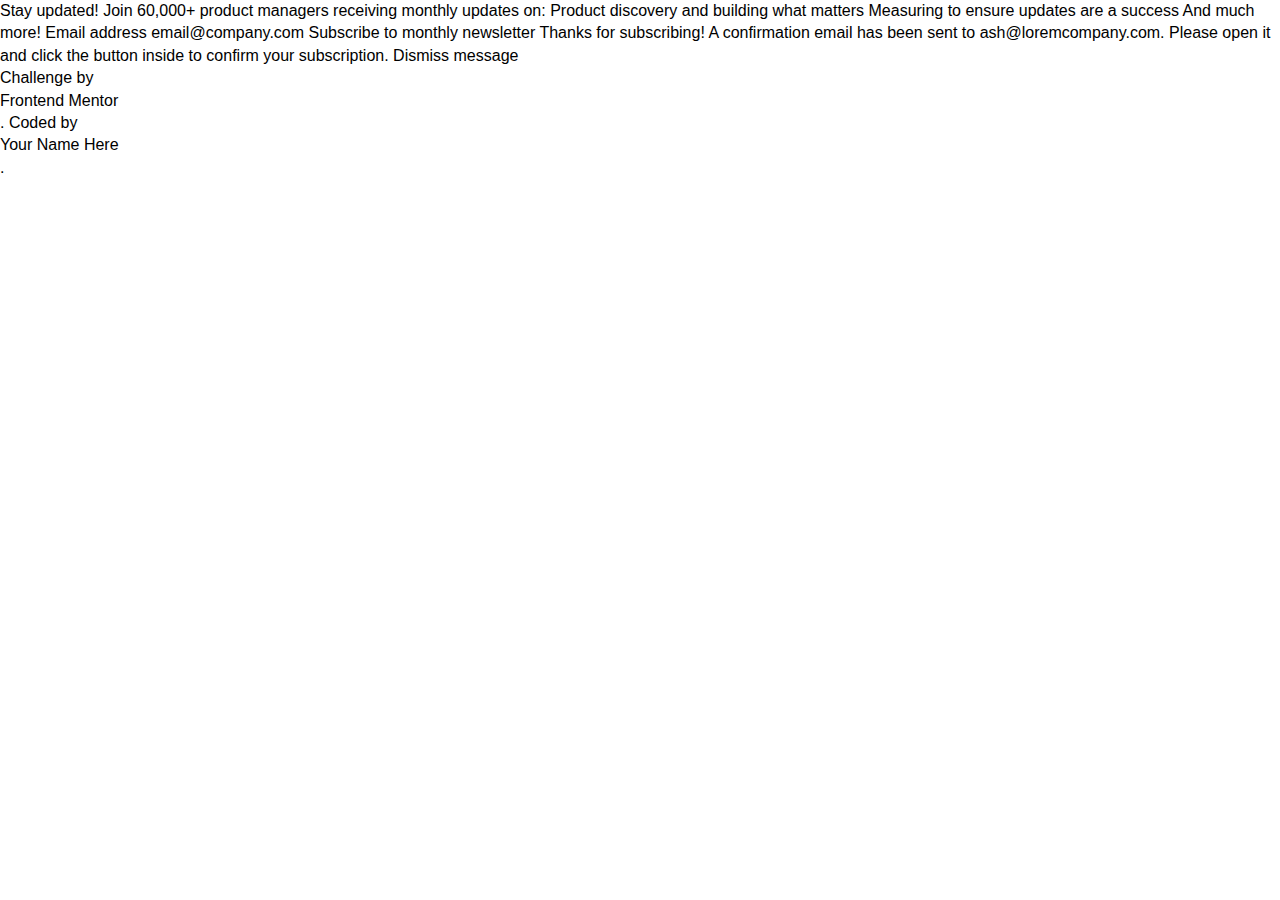
==== index.html @ 29f2b838 "Initial CSS Setup" ====
<!DOCTYPE html>
<html lang="en">
  <head>
    <meta charset="UTF-8" />
    <meta name="viewport" content="width=device-width, initial-scale=1.0" />
    <!-- displays site properly based on user's device -->

    <link
      rel="icon"
      type="image/png"
      sizes="32x32"
      href="./assets/images/favicon-32x32.png"
    />

    <title>
      Frontend Mentor | Newsletter sign-up form with success message
    </title>

    <link rel="stylesheet" href="./reset.css" />
    <link rel="stylesheet" href="./styles.css" />
  </head>
  <body>
    <!-- Sign-up form start -->

    Stay updated! Join 60,000+ product managers receiving monthly updates on:
    Product discovery and building what matters Measuring to ensure updates are
    a success And much more! Email address email@company.com Subscribe to
    monthly newsletter

    <!-- Sign-up form end -->

    <!-- Success message start -->

    Thanks for subscribing! A confirmation email has been sent to
    ash@loremcompany.com. Please open it and click the button inside to confirm
    your subscription. Dismiss message

    <!-- Success message end -->

    <div class="attribution">
      Challenge by
      <a href="https://www.frontendmentor.io?ref=challenge" target="_blank"
        >Frontend Mentor</a
      >. Coded by <a href="#">Your Name Here</a>.
    </div>
  </body>
</html>
---- styles.css ----
@font-face {
  font-family: Roboto;
  src: url("./assets/fonts/Roboto-Regular.ttf");
}

@font-face {
  font-family: Roboto-bold;
  src: url("./assets/fonts/Roboto-Bold.ttf");
}

:root {
  --tipo-principal: Helvetica, Arial, sans-serif;
  --tipo-secundaria: Verdana;
}
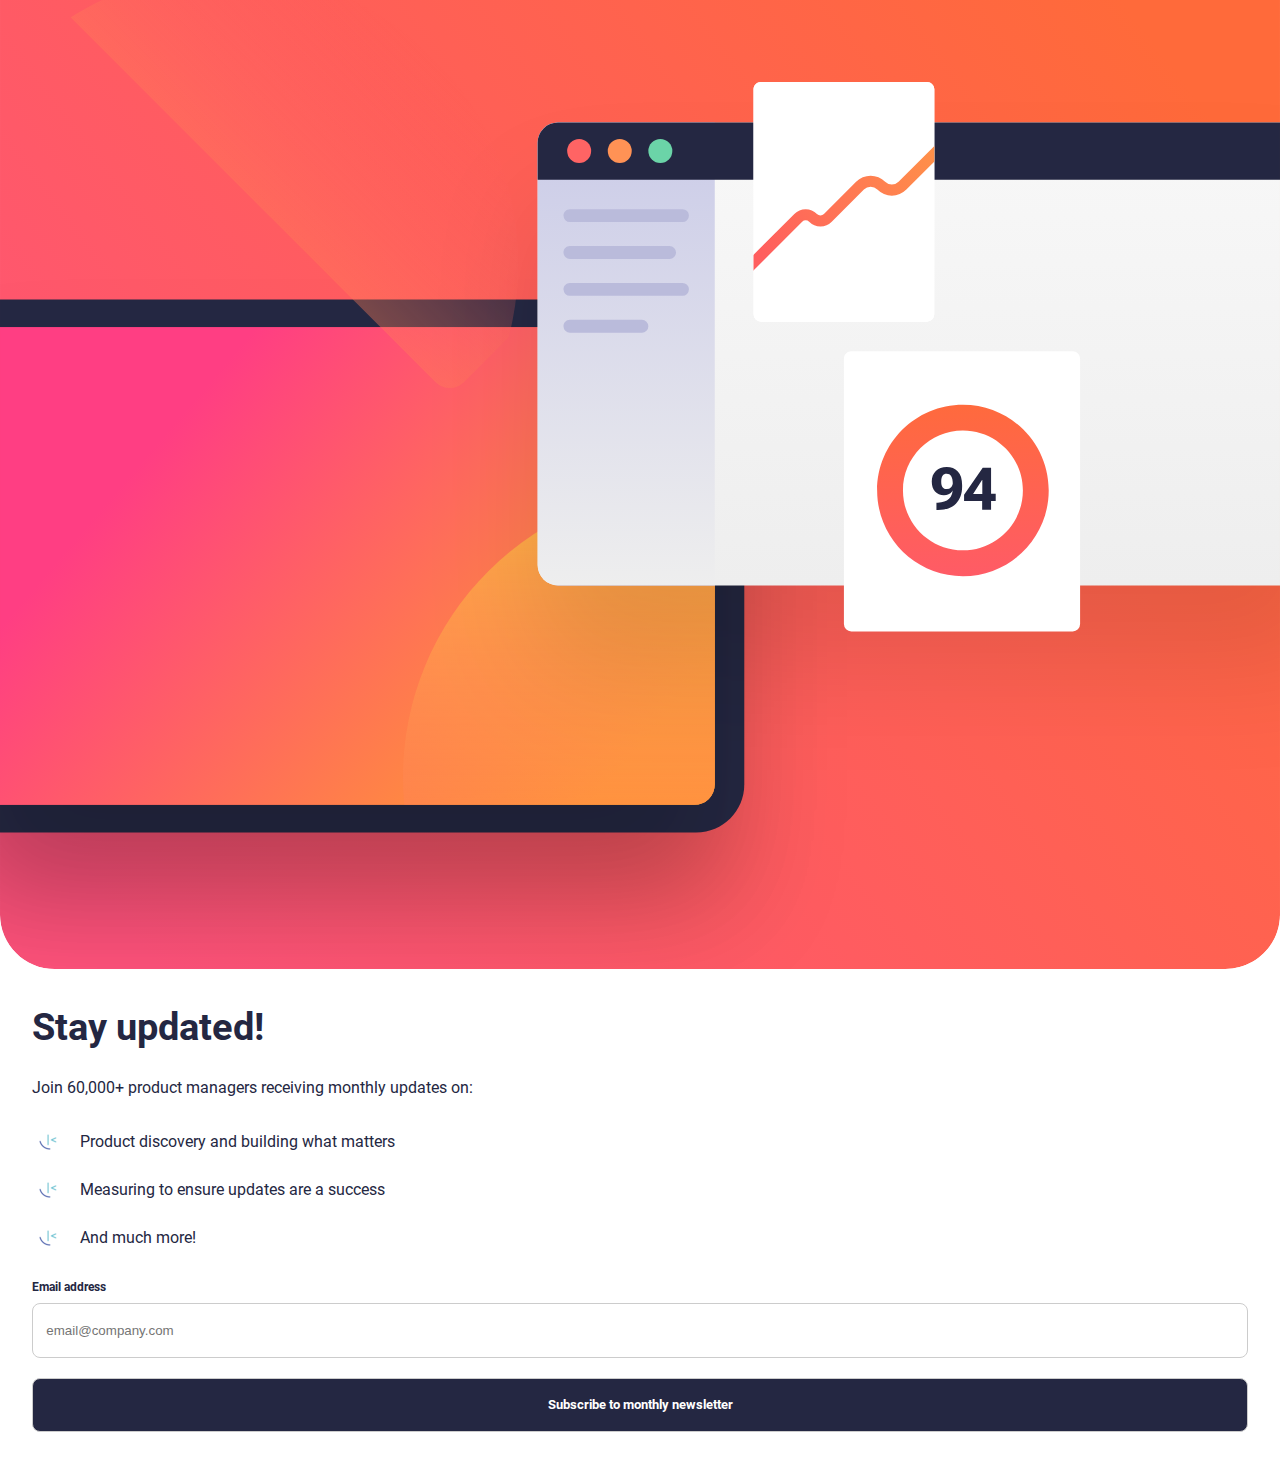
==== commit b190bca8: "Remove Reset Css and Mobile Design Done" ====
--- a/index.html
+++ b/index.html
@@ -20,28 +20,48 @@
     <link rel="stylesheet" href="./styles.css" />
   </head>
   <body>
-    <!-- Sign-up form start -->
+    <div class="container">
+      <header class="hero">
+        <img src="/assets/images/illustration-sign-up-mobile.svg" alt="" />
+      </header>
 
-    Stay updated! Join 60,000+ product managers receiving monthly updates on:
-    Product discovery and building what matters Measuring to ensure updates are
-    a success And much more! Email address email@company.com Subscribe to
-    monthly newsletter
+      <main class="info">
+        <h1 class="info__title">Stay updated!</h1>
 
-    <!-- Sign-up form end -->
+        <p class="info__description">
+          Join 60,000+ product managers receiving monthly updates on:
+        </p>
 
-    <!-- Success message start -->
+        <ul class="info__list">
+          <li class="list__item">
+            <span></span> Product discovery and building what matters
+          </li>
+          <li class="list__item">
+            <span></span> Measuring to ensure updates are a success
+          </li>
+          <li class="list__item"><span></span> And much more!</li>
+        </ul>
 
-    Thanks for subscribing! A confirmation email has been sent to
-    ash@loremcompany.com. Please open it and click the button inside to confirm
-    your subscription. Dismiss message
-
-    <!-- Success message end -->
-
-    <div class="attribution">
-      Challenge by
-      <a href="https://www.frontendmentor.io?ref=challenge" target="_blank"
-        >Frontend Mentor</a
-      >. Coded by <a href="#">Your Name Here</a>.
+        <form action="#" class="info__form">
+          <label for="email">Email address</label>
+          <input
+            type="email"
+            name="email"
+            id="email"
+            placeholder="email@company.com"
+          />
+          <input
+            class="cta"
+            type="submit"
+            value="Subscribe to monthly newsletter"
+          />
+        </form>
+      </main>
     </div>
   </body>
 </html>
+<!-- Success message start -->
+
+<!-- Thanks for subscribing! A confirmation email has been sent to
+ash@loremcompany.com. Please open it and click the button inside to confirm
+your subscription. Dismiss message -->
--- a/styles.css
+++ b/styles.css
@@ -1,14 +1,127 @@
 @font-face {
-  font-family: Roboto;
+  font-family: "Roboto";
   src: url("./assets/fonts/Roboto-Regular.ttf");
 }
 
 @font-face {
-  font-family: Roboto-bold;
+  font-family: "Roboto-bold";
   src: url("./assets/fonts/Roboto-Bold.ttf");
 }
 
 :root {
-  --tipo-principal: Helvetica, Arial, sans-serif;
-  --tipo-secundaria: Verdana;
+  --tipo-principal: "Roboto", Helvetica, Arial, sans-serif;
+  --tipo-secundaria: "Roboto-bold", Verdana;
+  --tomato: hsl(4, 100%, 67%);
+  --dark-slate-grey: hsl(234, 29%, 20%);
+  --charcoal-grey: hsl(235, 18%, 26%);
+  --grey: hsl(231, 7%, 60%);
+  --white: hsl(0, 0%, 100%);
 }
+
+* {
+  margin: 0;
+  padding: 0;
+  border: 0;
+  box-sizing: border-box;
+}
+
+img {
+  min-width: 100%;
+}
+
+html {
+  color: var(--dark-slate-grey);
+  font-size: 62.5%;
+}
+
+body {
+  font-size: 1.6rem;
+  font-family: var(--tipo-principal);
+}
+
+.container {
+  max-width: 507px;
+  margin: 0 auto;
+}
+
+.hero {
+  margin-bottom: 2em;
+}
+
+.info {
+  padding: 0 2em;
+  display: flex;
+  flex-direction: column;
+  gap: 1.6em;
+}
+
+.info__title {
+  font-family: "Roboto-bold";
+  font-size: 3.8rem;
+}
+
+.info__description {
+  line-height: 1.6;
+}
+
+.info__list {
+  display: flex;
+  flex-direction: column;
+  gap: 1em;
+  list-style: none;
+}
+
+.list__item {
+  display: flex;
+  align-items: center;
+  line-height: 1.6;
+}
+
+.list__item > span {
+  align-self: flex-start;
+  display: inline-block;
+  width: 32px;
+  height: 32px;
+  background: url("/assets/images/favicon-32x32.png");
+  margin-right: 1em;
+}
+
+.info__form {
+  margin-bottom: 2em;
+}
+
+label,
+input {
+  display: block;
+}
+
+.info__form label {
+  margin-bottom: 0.8em;
+  font-family: var(--tipo-secundaria);
+  font-size: 1.2rem;
+}
+
+.info__form input {
+  width: 100%;
+  margin-bottom: 2rem;
+  padding: 1.4em 1em;
+  border: 1px solid #ccc;
+  border-radius: 8px;
+}
+
+.info__form input:first-child::placeholder {
+  content: "";
+  color: var(--grey);
+}
+
+.info__form .cta {
+  font-family: var(--tipo-secundaria);
+  background-color: var(--dark-slate-grey);
+  color: var(--white);
+}
+
+@media (min-width: 768px) {
+  .container {
+    max-width: unset;
+  }
+}
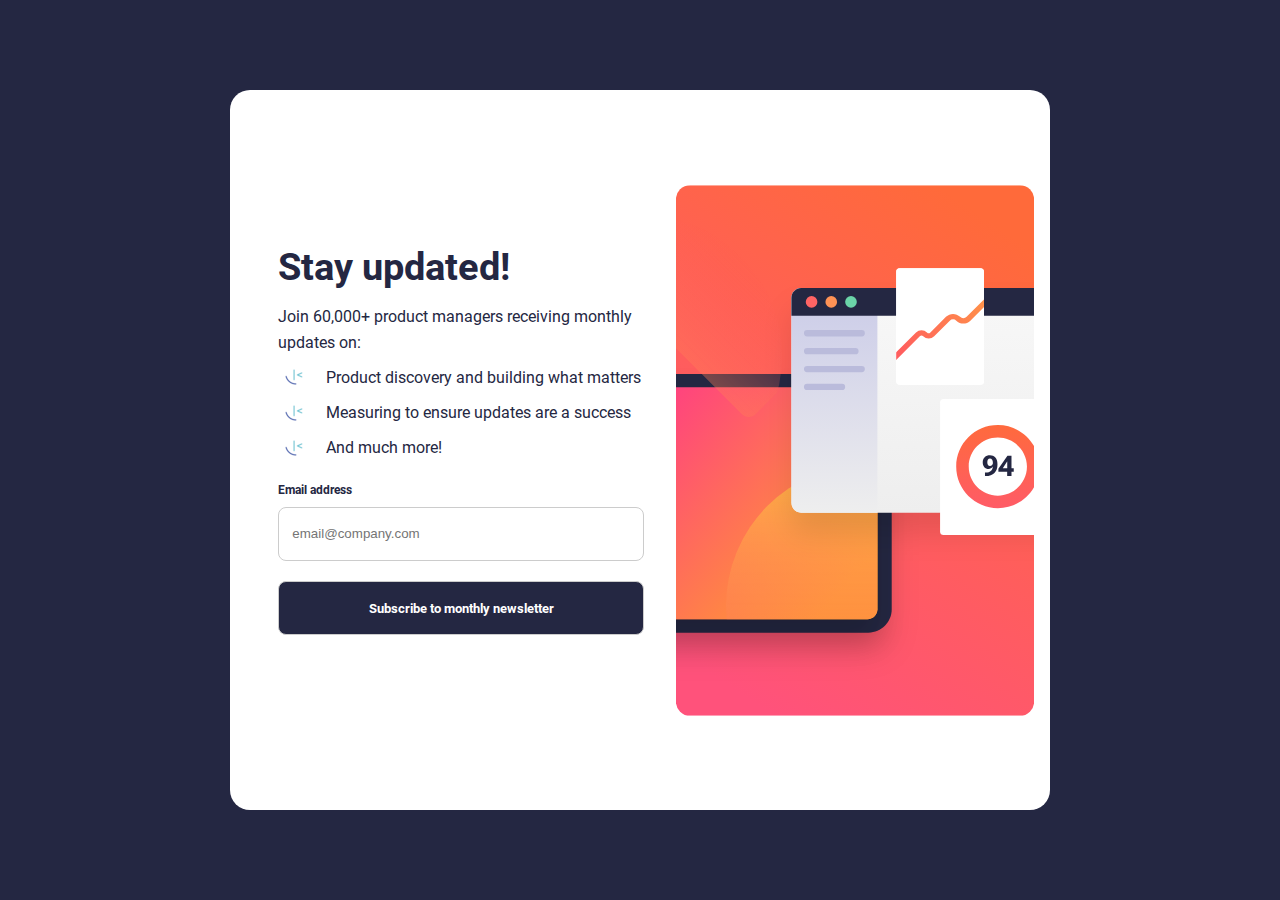
==== commit 0231f3fa: "Responsive Main Page Done" ====
--- a/index.html
+++ b/index.html
@@ -21,9 +21,7 @@
   </head>
   <body>
     <div class="container">
-      <header class="hero">
-        <img src="/assets/images/illustration-sign-up-mobile.svg" alt="" />
-      </header>
+      <header class="hero"></header>
 
       <main class="info">
         <h1 class="info__title">Stay updated!</h1>
--- a/styles.css
+++ b/styles.css
@@ -25,16 +25,13 @@
   box-sizing: border-box;
 }
 
-img {
-  min-width: 100%;
-}
-
 html {
   color: var(--dark-slate-grey);
   font-size: 62.5%;
 }
 
 body {
+  min-height: 100vh;
   font-size: 1.6rem;
   font-family: var(--tipo-principal);
 }
@@ -45,6 +42,9 @@
 }
 
 .hero {
+  width: 100%;
+  height: 284px;
+  background: url(/assets/images/illustration-sign-up-mobile.svg) no-repeat;
   margin-bottom: 2em;
 }
 
@@ -107,6 +107,7 @@
   padding: 1.4em 1em;
   border: 1px solid #ccc;
   border-radius: 8px;
+  cursor: pointer;
 }
 
 .info__form input:first-child::placeholder {
@@ -118,10 +119,60 @@
   font-family: var(--tipo-secundaria);
   background-color: var(--dark-slate-grey);
   color: var(--white);
+  transition: background 500ms;
+}
+
+.info__form .cta:hover {
+  background-color: var(--tomato);
 }
 
 @media (min-width: 768px) {
+  body {
+    background-color: var(--dark-slate-grey);
+    display: flex;
+    align-items: center;
+  }
+
   .container {
-    max-width: unset;
+    width: 100%;
+    max-width: 820px;
+    height: 80vh;
+    padding: 1em;
+    display: flex;
+    flex-direction: row-reverse;
+    background-color: var(--white);
+    border-radius: 20px;
+  }
+
+  .hero {
+    width: 80%;
+    height: auto;
+    margin-bottom: 0;
+    flex-grow: 1;
+    background: url("/assets/images/illustration-sign-up-desktop.svg") no-repeat;
+    background-size: contain;
+    background-position: center;
+    border-radius: 8px;
+  }
+
+  .info {
+    width: 90%;
+    flex-grow: 4;
+    justify-content: center;
+    gap: unset;
+  }
+
+  .info__title,
+  .info__description {
+    margin-bottom: 0.4em;
+  }
+
+  .info__list {
+    margin-bottom: 1.2em;
+    gap: 0.2em;
+  }
+
+  .info__form {
+    margin-bottom: 0;
   }
 }
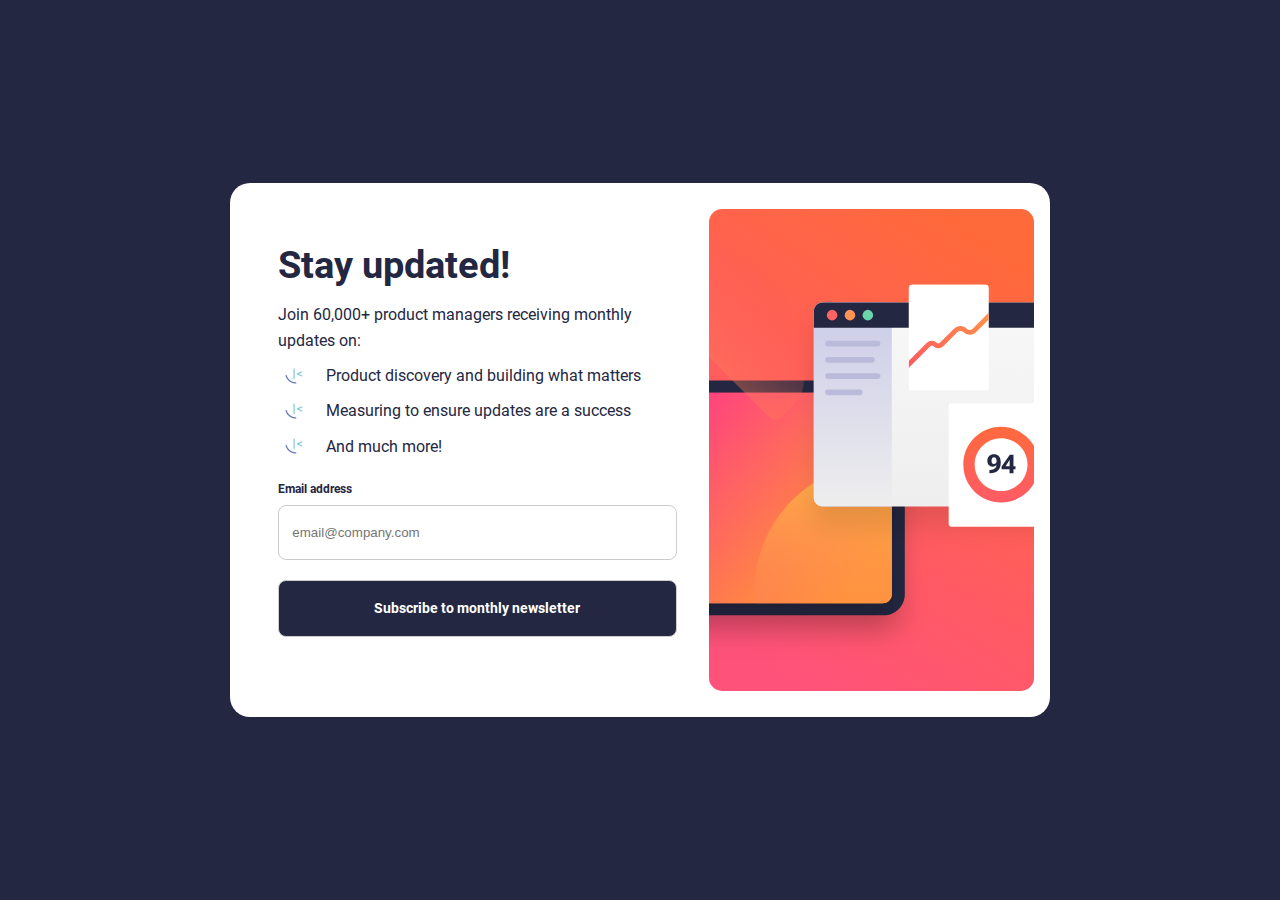
==== commit 574eb3a2: "First Version Done" ====
--- a/index.html
+++ b/index.html
@@ -16,7 +16,6 @@
       Frontend Mentor | Newsletter sign-up form with success message
     </title>
 
-    <link rel="stylesheet" href="./reset.css" />
     <link rel="stylesheet" href="./styles.css" />
   </head>
   <body>
@@ -48,18 +47,10 @@
             id="email"
             placeholder="email@company.com"
           />
-          <input
-            class="cta"
-            type="submit"
-            value="Subscribe to monthly newsletter"
-          />
+
+          <a class="cta" href="success.html">Subscribe to monthly newsletter</a>
         </form>
       </main>
     </div>
   </body>
 </html>
-<!-- Success message start -->
-
-<!-- Thanks for subscribing! A confirmation email has been sent to
-ash@loremcompany.com. Please open it and click the button inside to confirm
-your subscription. Dismiss message -->
--- a/styles.css
+++ b/styles.css
@@ -36,6 +36,10 @@
   font-family: var(--tipo-principal);
 }
 
+a {
+  text-decoration: none;
+}
+
 .container {
   max-width: 507px;
   margin: 0 auto;
@@ -83,7 +87,8 @@
   width: 32px;
   height: 32px;
   background: url("/assets/images/favicon-32x32.png");
-  margin-right: 1em;
+  background-size: cover;
+  margin-right: 16px;
 }
 
 .info__form {
@@ -91,7 +96,8 @@
 }
 
 label,
-input {
+input,
+a {
   display: block;
 }
 
@@ -116,13 +122,61 @@
 }
 
 .info__form .cta {
-  font-family: var(--tipo-secundaria);
+  margin-bottom: 2rem;
+  padding: 1.4em 1em;
+  border: 1px solid #ccc;
+  border-radius: 8px;
+  cursor: pointer;
+  font-family: var(--tipo-secundaria);
+  font-size: 1.4rem;
   background-color: var(--dark-slate-grey);
   color: var(--white);
+  text-align: center;
   transition: background 500ms;
 }
 
 .info__form .cta:hover {
+  background-color: var(--tomato);
+}
+
+/* Success Page Styles */
+.scs-container {
+  height: 650px;
+  margin: 0 auto;
+  padding: 4em 1.4em 2em;
+  display: flex;
+  flex-direction: column;
+  justify-content: space-between;
+}
+
+.scs-info img {
+  display: inline-block;
+  margin-bottom: 2em;
+  width: 64px;
+}
+
+.scs-info h1 {
+  font-family: var(--tipo-secundaria);
+  margin-bottom: 0.8em;
+}
+
+.scs-info p span {
+  font-family: var(--tipo-secundaria);
+}
+
+.scs-container .return-btn {
+  padding: 1.4em 2em;
+  font-family: var(--tipo-secundaria);
+  font-size: 1.4rem;
+  text-align: center;
+  color: var(--white);
+  background-color: var(--dark-slate-grey);
+  border-radius: 8px;
+  transition: background 500ms;
+  cursor: pointer;
+}
+
+.scs-container .return-btn:hover {
   background-color: var(--tomato);
 }
 
@@ -134,9 +188,10 @@
   }
 
   .container {
-    width: 100%;
+    width: 70%;
     max-width: 820px;
-    height: 80vh;
+    height: 90vh;
+    max-height: 534px;
     padding: 1em;
     display: flex;
     flex-direction: row-reverse;
@@ -145,9 +200,10 @@
   }
 
   .hero {
-    width: 80%;
+    width: 75%;
     height: auto;
     margin-bottom: 0;
+    justify-self: flex-start;
     flex-grow: 1;
     background: url("/assets/images/illustration-sign-up-desktop.svg") no-repeat;
     background-size: contain;
@@ -156,7 +212,7 @@
   }
 
   .info {
-    width: 90%;
+    width: 100%;
     flex-grow: 4;
     justify-content: center;
     gap: unset;
@@ -175,4 +231,22 @@
   .info__form {
     margin-bottom: 0;
   }
-}
+
+  /* Success Page Styles */
+  .scs-container {
+    max-width: 475px;
+    height: 475px;
+    padding: 2.8em 3.4em;
+    background-color: var(--white);
+    border-radius: 30px;
+  }
+
+  .scs-info img {
+    margin-bottom: 1.6em;
+  }
+
+  .scs-info h1 {
+    margin-bottom: 0.6em;
+    font-size: 4.4rem;
+  }
+}
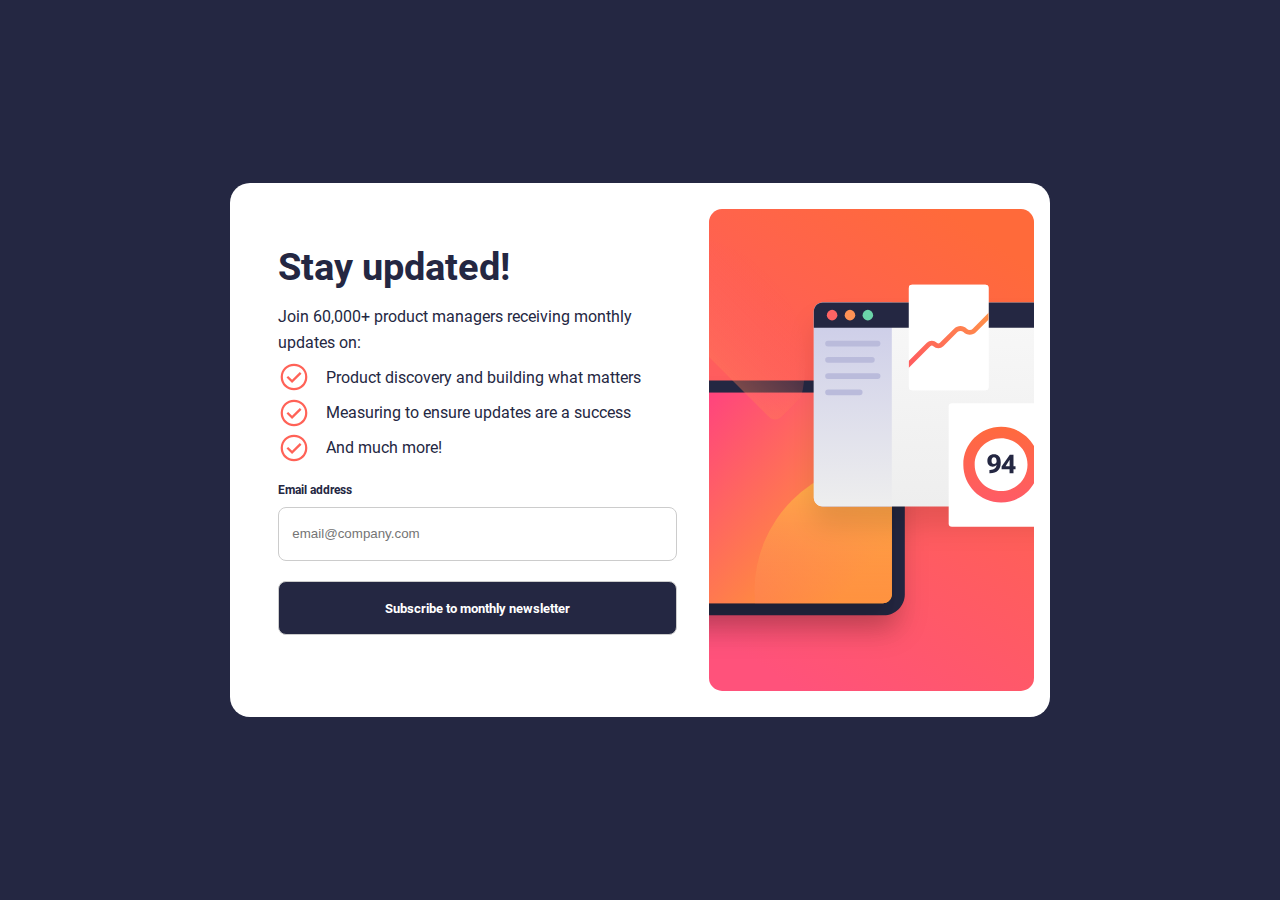
==== commit 2f483835: "Fixing The Form" ====
--- a/index.html
+++ b/index.html
@@ -39,16 +39,21 @@
           <li class="list__item"><span></span> And much more!</li>
         </ul>
 
-        <form action="#" class="info__form">
+        <form action="success.html" class="info__form">
           <label for="email">Email address</label>
           <input
             type="email"
             name="email"
             id="email"
             placeholder="email@company.com"
+            required
           />
 
-          <a class="cta" href="success.html">Subscribe to monthly newsletter</a>
+          <input
+            type="submit"
+            class="cta"
+            value="Subscribe to monthly newsletter"
+          />
         </form>
       </main>
     </div>
--- a/styles.css
+++ b/styles.css
@@ -48,7 +48,7 @@
 .hero {
   width: 100%;
   height: 284px;
-  background: url(/assets/images/illustration-sign-up-mobile.svg) no-repeat;
+  background: url("./assets/images/illustration-sign-up-mobile.svg") no-repeat;
   margin-bottom: 2em;
 }
 
@@ -77,18 +77,16 @@
 
 .list__item {
   display: flex;
-  align-items: center;
+  gap: 16px;
   line-height: 1.6;
 }
 
 .list__item > span {
-  align-self: flex-start;
-  display: inline-block;
   width: 32px;
   height: 32px;
-  background: url("/assets/images/favicon-32x32.png");
-  background-size: cover;
-  margin-right: 16px;
+  flex-shrink: 0;
+  background: url("./assets/images/check_circle_google-icon-32px.svg") no-repeat;
+  background-size: contain;
 }
 
 .info__form {
@@ -122,16 +120,9 @@
 }
 
 .info__form .cta {
-  margin-bottom: 2rem;
-  padding: 1.4em 1em;
-  border: 1px solid #ccc;
-  border-radius: 8px;
-  cursor: pointer;
-  font-family: var(--tipo-secundaria);
-  font-size: 1.4rem;
+  font-family: var(--tipo-secundaria);
   background-color: var(--dark-slate-grey);
   color: var(--white);
-  text-align: center;
   transition: background 500ms;
 }
 
@@ -205,7 +196,8 @@
     margin-bottom: 0;
     justify-self: flex-start;
     flex-grow: 1;
-    background: url("/assets/images/illustration-sign-up-desktop.svg") no-repeat;
+    background: url("./assets/images/illustration-sign-up-desktop.svg")
+      no-repeat;
     background-size: contain;
     background-position: center;
     border-radius: 8px;
@@ -226,6 +218,10 @@
   .info__list {
     margin-bottom: 1.2em;
     gap: 0.2em;
+  }
+
+  .list__item {
+    align-items: center;
   }
 
   .info__form {
